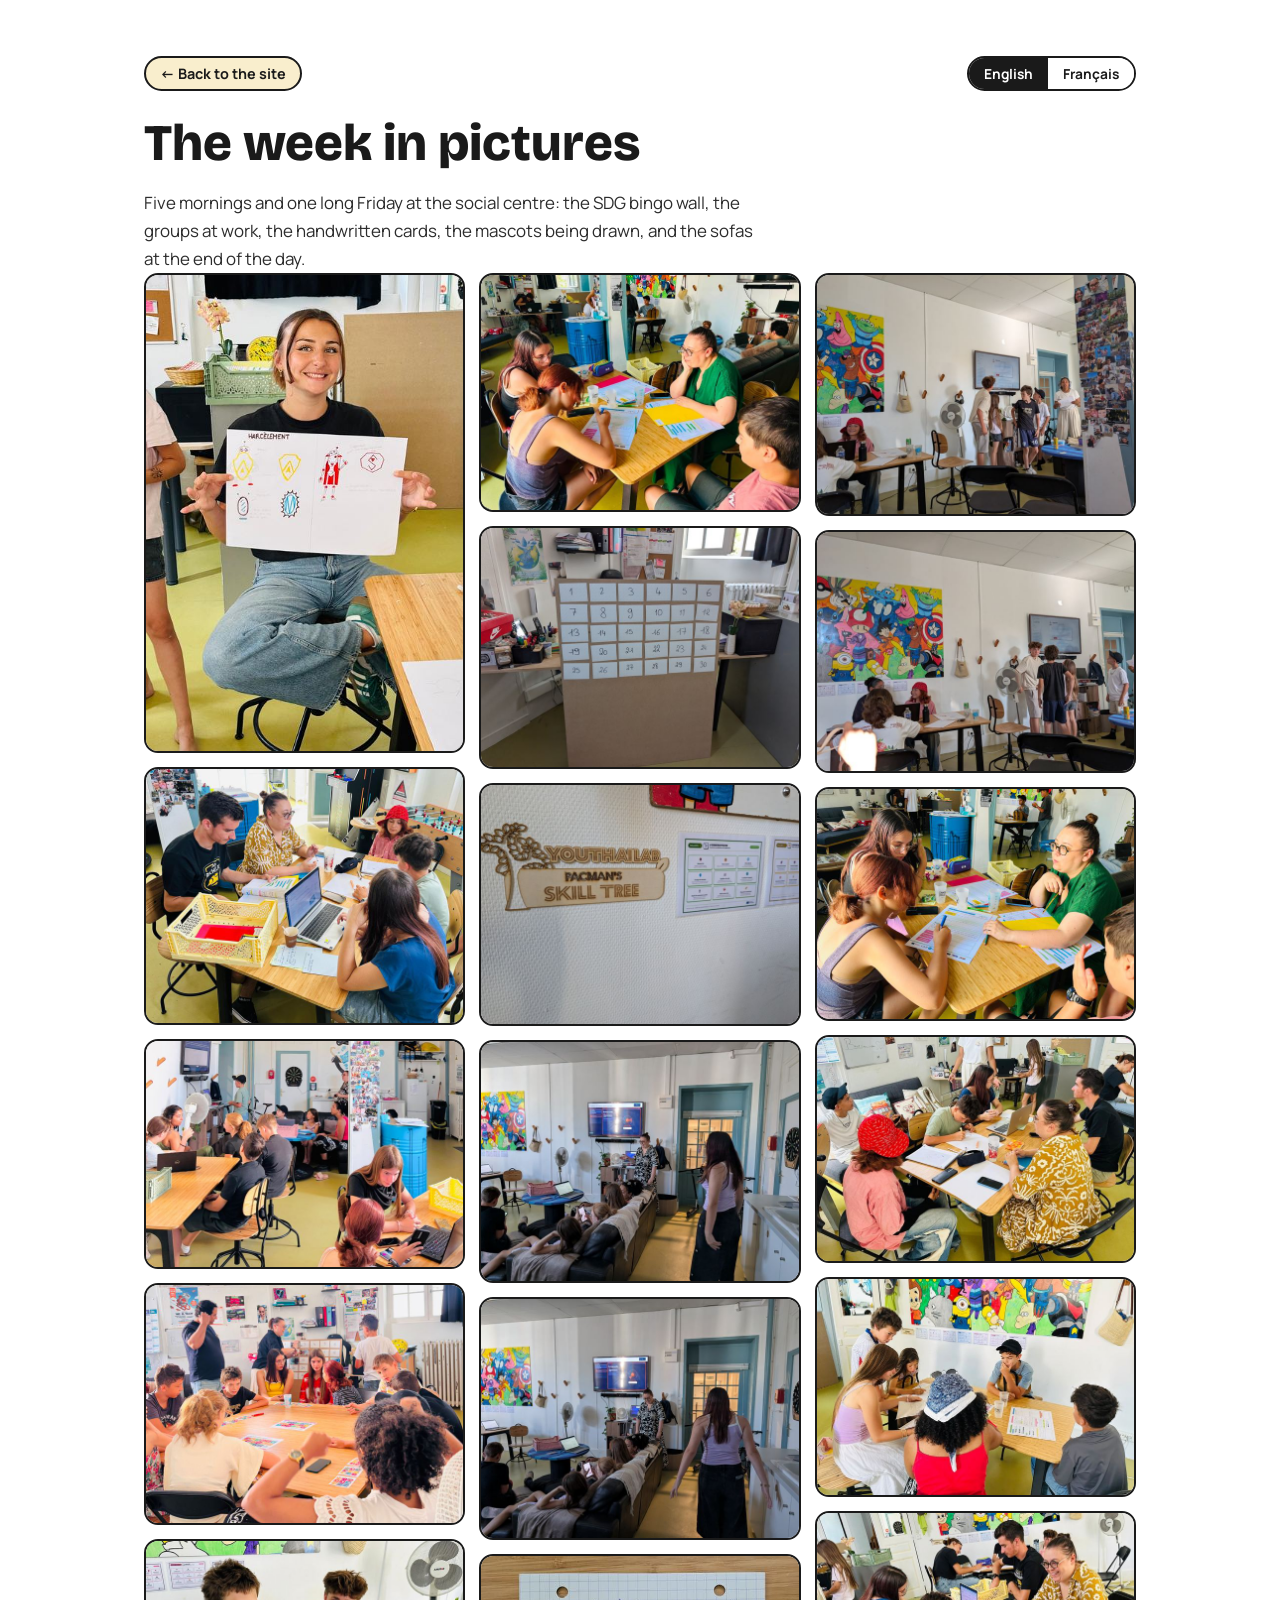
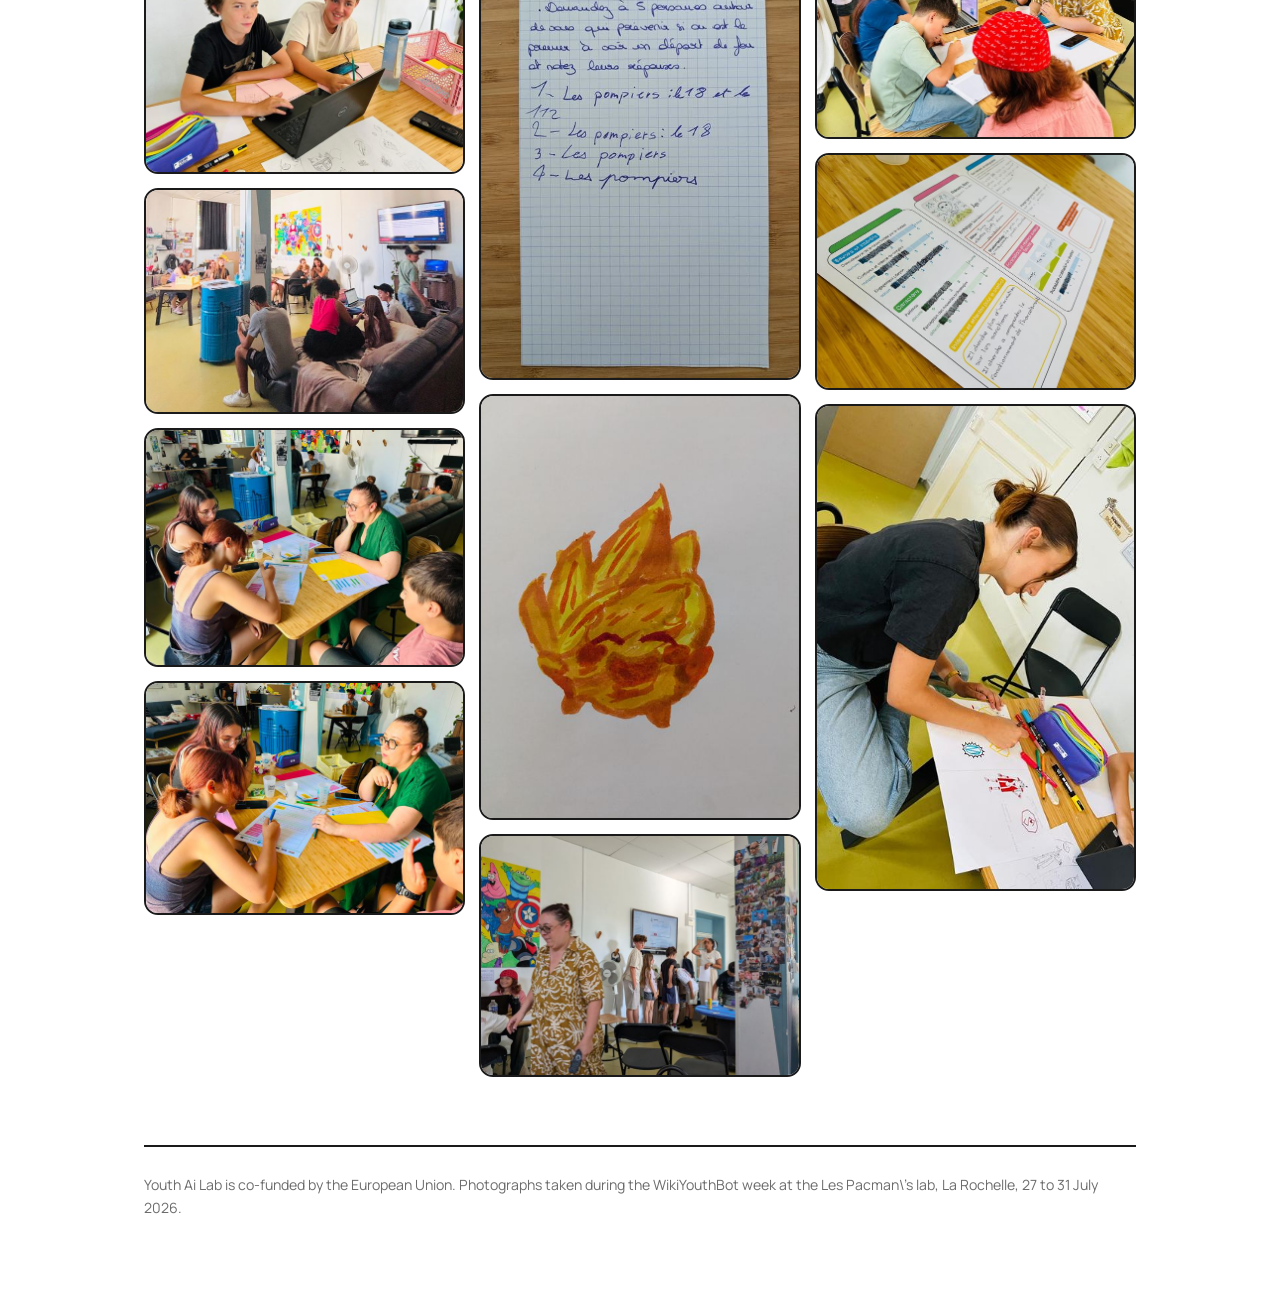
==== gallery/index.html @ b727b128 "Add the gallery of the week, 24 photographs with metadata stripped" ====
<!DOCTYPE html>
<html lang="en">
<head>
<meta charset="UTF-8">
<meta name="viewport" content="width=device-width, initial-scale=1">
<title>WikiYouthBot · the week in pictures</title>
<link rel="icon" href="../favicon.svg">
<link rel="stylesheet" href="../style.css">
<meta property="og:type" content="website">
<meta property="og:site_name" content="Youth Ai Lab">
<meta property="og:title" content="WikiYouthBot in La Rochelle, the week in pictures">
<meta property="og:image" content="https://youth-ai-lab.github.io/wikiyouthbot/og.png">
<meta name="twitter:card" content="summary_large_image">
<style>
  .back { display:inline-block; font-size:.9rem; font-weight:700; text-decoration:none; color:var(--ink);
          background:var(--yellow-soft); border:2px solid var(--ink); border-radius:999px; padding:6px 14px; }
  .topline { display:flex; flex-wrap:wrap; gap:12px; align-items:center; justify-content:space-between; margin-bottom:26px; }
  .shots { columns: 3 260px; column-gap: 14px; }
  .shot { display:block; width:100%; margin:0 0 14px; padding:0; border:2px solid var(--ink); border-radius:14px;
          overflow:hidden; background:#fff; cursor:zoom-in; break-inside:avoid; line-height:0; }
  .shot img { width:100%; height:auto; display:block; }
  .shot:hover { box-shadow:4px 4px 0 var(--ink); transform:translate(-2px,-2px); }
  .shot, .shot:hover { transition:transform .15s ease, box-shadow .15s ease; }
  dialog.viewer { border:0; padding:0; background:transparent; max-width:96vw; max-height:96vh; }
  dialog.viewer::backdrop { background:rgba(0,0,0,.86); }
  dialog.viewer img { max-width:96vw; max-height:88vh; display:block; border-radius:10px; }
  dialog.viewer .close { position:absolute; top:-6px; right:-6px; font:inherit; font-weight:700; border:2px solid var(--ink);
          background:#fff; border-radius:999px; padding:4px 12px; cursor:pointer; }
  .viewerwrap { position:relative; }
</style>
</head>
<body data-lang="en">
<div class="wrap">
  <div class="topline">
    <a class="back" href="../"><span lang="en">← Back to the site</span><span lang="fr">← Retour au site</span></a>
    <div class="langbar" role="group" aria-label="Language" style="margin-bottom:0">
      <button type="button" data-set="en" aria-pressed="true">English</button>
      <button type="button" data-set="fr" aria-pressed="false">Français</button>
    </div>
  </div>

  <h1>
    <span lang="en">The week in pictures</span>
    <span lang="fr">La semaine en images</span>
  </h1>
  <p class="lede">
    <span lang="en">Five mornings and one long Friday at the social centre: the SDG bingo wall, the groups at work, the handwritten cards, the mascots being drawn, and the sofas at the end of the day.</span>
    <span lang="fr">Cinq matinées et un long vendredi au centre social : le mur du bingo des ODD, les groupes au travail, les fiches manuscrites, les mascottes en cours de dessin, et les canapés en fin de journée.</span>
  </p>

  <div class="shots">
    <button class="shot" type="button" data-full="photos/wyb-01.jpg"><img src="thumbs/wyb-01.jpg" alt="" loading="lazy" width="640"></button>
    <button class="shot" type="button" data-full="photos/wyb-02.jpg"><img src="thumbs/wyb-02.jpg" alt="" loading="lazy" width="640"></button>
    <button class="shot" type="button" data-full="photos/wyb-03.jpg"><img src="thumbs/wyb-03.jpg" alt="" loading="lazy" width="640"></button>
    <button class="shot" type="button" data-full="photos/wyb-04.jpg"><img src="thumbs/wyb-04.jpg" alt="" loading="lazy" width="640"></button>
    <button class="shot" type="button" data-full="photos/wyb-05.jpg"><img src="thumbs/wyb-05.jpg" alt="" loading="lazy" width="640"></button>
    <button class="shot" type="button" data-full="photos/wyb-06.jpg"><img src="thumbs/wyb-06.jpg" alt="" loading="lazy" width="640"></button>
    <button class="shot" type="button" data-full="photos/wyb-07.jpg"><img src="thumbs/wyb-07.jpg" alt="" loading="lazy" width="640"></button>
    <button class="shot" type="button" data-full="photos/wyb-08.jpg"><img src="thumbs/wyb-08.jpg" alt="" loading="lazy" width="640"></button>
    <button class="shot" type="button" data-full="photos/wyb-09.jpg"><img src="thumbs/wyb-09.jpg" alt="" loading="lazy" width="640"></button>
    <button class="shot" type="button" data-full="photos/wyb-10.jpg"><img src="thumbs/wyb-10.jpg" alt="" loading="lazy" width="640"></button>
    <button class="shot" type="button" data-full="photos/wyb-11.jpg"><img src="thumbs/wyb-11.jpg" alt="" loading="lazy" width="640"></button>
    <button class="shot" type="button" data-full="photos/wyb-12.jpg"><img src="thumbs/wyb-12.jpg" alt="" loading="lazy" width="640"></button>
    <button class="shot" type="button" data-full="photos/wyb-13.jpg"><img src="thumbs/wyb-13.jpg" alt="" loading="lazy" width="640"></button>
    <button class="shot" type="button" data-full="photos/wyb-14.jpg"><img src="thumbs/wyb-14.jpg" alt="" loading="lazy" width="640"></button>
    <button class="shot" type="button" data-full="photos/wyb-15.jpg"><img src="thumbs/wyb-15.jpg" alt="" loading="lazy" width="640"></button>
    <button class="shot" type="button" data-full="photos/wyb-16.jpg"><img src="thumbs/wyb-16.jpg" alt="" loading="lazy" width="640"></button>
    <button class="shot" type="button" data-full="photos/wyb-17.jpg"><img src="thumbs/wyb-17.jpg" alt="" loading="lazy" width="640"></button>
    <button class="shot" type="button" data-full="photos/wyb-18.jpg"><img src="thumbs/wyb-18.jpg" alt="" loading="lazy" width="640"></button>
    <button class="shot" type="button" data-full="photos/wyb-19.jpg"><img src="thumbs/wyb-19.jpg" alt="" loading="lazy" width="640"></button>
    <button class="shot" type="button" data-full="photos/wyb-20.jpg"><img src="thumbs/wyb-20.jpg" alt="" loading="lazy" width="640"></button>
    <button class="shot" type="button" data-full="photos/wyb-21.jpg"><img src="thumbs/wyb-21.jpg" alt="" loading="lazy" width="640"></button>
    <button class="shot" type="button" data-full="photos/wyb-22.jpg"><img src="thumbs/wyb-22.jpg" alt="" loading="lazy" width="640"></button>
    <button class="shot" type="button" data-full="photos/wyb-23.jpg"><img src="thumbs/wyb-23.jpg" alt="" loading="lazy" width="640"></button>
    <button class="shot" type="button" data-full="photos/wyb-24.jpg"><img src="thumbs/wyb-24.jpg" alt="" loading="lazy" width="640"></button>
  </div>

  <footer>
    <p>
      <span lang="en">Youth Ai Lab is co-funded by the European Union. Photographs taken during the WikiYouthBot week at the Les Pacman\'s lab, La Rochelle, 27 to 31 July 2026.</span>
      <span lang="fr">Youth Ai Lab est cofinancé par l\'Union européenne. Photographies prises pendant la semaine WikiYouthBot au lab Les Pacman\'s, La Rochelle, du 27 au 31 juillet 2026.</span>
    </p>
  </footer>
</div>

<dialog class="viewer">
  <div class="viewerwrap">
    <button class="close" type="button" autofocus>✕</button>
    <img alt="">
  </div>
</dialog>

<script>
(function(){
  var boutons = document.querySelectorAll('.langbar button');
  function appliquer(l){
    document.body.dataset.lang = l;
    document.documentElement.lang = l;
    boutons.forEach(function(o){ o.setAttribute('aria-pressed', String(o.dataset.set === l)); });
  }
  boutons.forEach(function(b){
    b.addEventListener('click', function(){
      appliquer(b.dataset.set);
      try { localStorage.setItem('wyb-lang', b.dataset.set); } catch (e) {}
    });
  });
  var memo;
  try { memo = localStorage.getItem('wyb-lang'); } catch (e) {}
  if (memo === 'fr' || memo === 'en') { appliquer(memo); }

  var vue = document.querySelector('dialog.viewer');
  var img = vue.querySelector('img');
  document.querySelectorAll('.shot').forEach(function(b){
    b.addEventListener('click', function(){ img.src = b.dataset.full; vue.showModal(); });
  });
  vue.querySelector('.close').addEventListener('click', function(){ vue.close(); });
  vue.addEventListener('click', function(e){ if (e.target === vue) vue.close(); });
  vue.addEventListener('close', function(){ img.removeAttribute('src'); });
})();
</script>
</body>
</html>
---- style.css ----
@import url('https://fonts.googleapis.com/css2?family=Bricolage+Grotesque:wght@400;500;700;800&family=Manrope:wght@400;500;600;700&display=swap');

:root {
  --bg: #ffffff;
  --ink: #1a1a1a;
  --soft: #6c6c6c;
  --green-soft: #dbffcb;
  --pink-soft: #ffd9f2;
  --yellow-soft: #f9eecd;
  --orange-soft: #ffd5c1;
  --blue-soft: #cbecff;
}

* { box-sizing: border-box; margin: 0; padding: 0; }

html, body {
  background: var(--bg);
  font-family: 'Manrope', system-ui, sans-serif;
  color: var(--ink);
}

.wrap { max-width: 1040px; margin: 0 auto; padding: 56px 24px 80px; }

.langbar {
  display: inline-flex; border: 2px solid var(--ink); border-radius: 999px;
  overflow: hidden; margin-bottom: 26px;
}
.langbar button {
  font: inherit; font-size: .86rem; font-weight: 700; padding: 6px 15px;
  border: 0; background: #fff; color: var(--ink); cursor: pointer;
}
.langbar button[aria-pressed="true"] { background: var(--ink); color: #fff; }

body[data-lang="en"] [lang="fr"], body[data-lang="fr"] [lang="en"] { display: none; }

header { margin-bottom: 44px; }

.kicker {
  font-size: .82rem; letter-spacing: .14em; text-transform: uppercase;
  color: var(--soft); margin-bottom: 14px;
}

h1 {
  font-family: 'Bricolage Grotesque', system-ui, sans-serif;
  font-size: clamp(2.1rem, 5vw, 3.2rem); font-weight: 800;
  line-height: 1.05; margin-bottom: 18px;
}

.lede { font-size: 1.06rem; line-height: 1.65; max-width: 62ch; color: #2c2c2c; }
.lede + .lede { margin-top: 14px; }

h2 {
  font-family: 'Bricolage Grotesque', system-ui, sans-serif;
  font-size: 1.55rem; font-weight: 700; margin: 52px 0 6px;
}

.sub { color: var(--soft); font-size: .95rem; margin-bottom: 24px; max-width: 68ch; line-height: 1.6; }

.grid { display: grid; grid-template-columns: repeat(auto-fit, minmax(272px, 1fr)); gap: 20px; }

.card {
  display: block; text-decoration: none; color: inherit; background: #fff;
  border: 2px solid var(--ink); border-radius: 18px; padding: 22px;
  box-shadow: 5px 5px 0 var(--ink);
  transition: transform .15s ease, box-shadow .15s ease;
}
.card:hover { transform: translate(-2px, -2px); box-shadow: 7px 7px 0 var(--ink); }

.card .tag {
  display: inline-block; font-size: .72rem; font-weight: 700; letter-spacing: .08em;
  text-transform: uppercase; padding: 5px 11px; border-radius: 999px; margin-bottom: 13px;
}
.t-fire { background: var(--orange-soft); }
.t-bully { background: var(--blue-soft); }
.t-robot { background: var(--yellow-soft); }
.t-doc { background: var(--pink-soft); }
.t-kit { background: var(--green-soft); }

.card h3 {
  font-family: 'Bricolage Grotesque', system-ui, sans-serif;
  font-size: 1.24rem; font-weight: 700; margin-bottom: 8px;
}
.card p { font-size: .94rem; line-height: 1.6; color: #333; }
.card .note { display: block; margin-top: 10px; font-size: .84rem; color: var(--soft); }
.card .more { margin-top: 14px; display: block; font-weight: 700; font-size: .9rem; }

footer {
  margin-top: 68px; padding-top: 26px; border-top: 2px solid var(--ink);
  font-size: .88rem; color: var(--soft); line-height: 1.65;
}
footer p + p { margin-top: 8px; }
footer a { color: inherit; }

@media (max-width: 640px) { .wrap { padding: 36px 18px 60px; } }
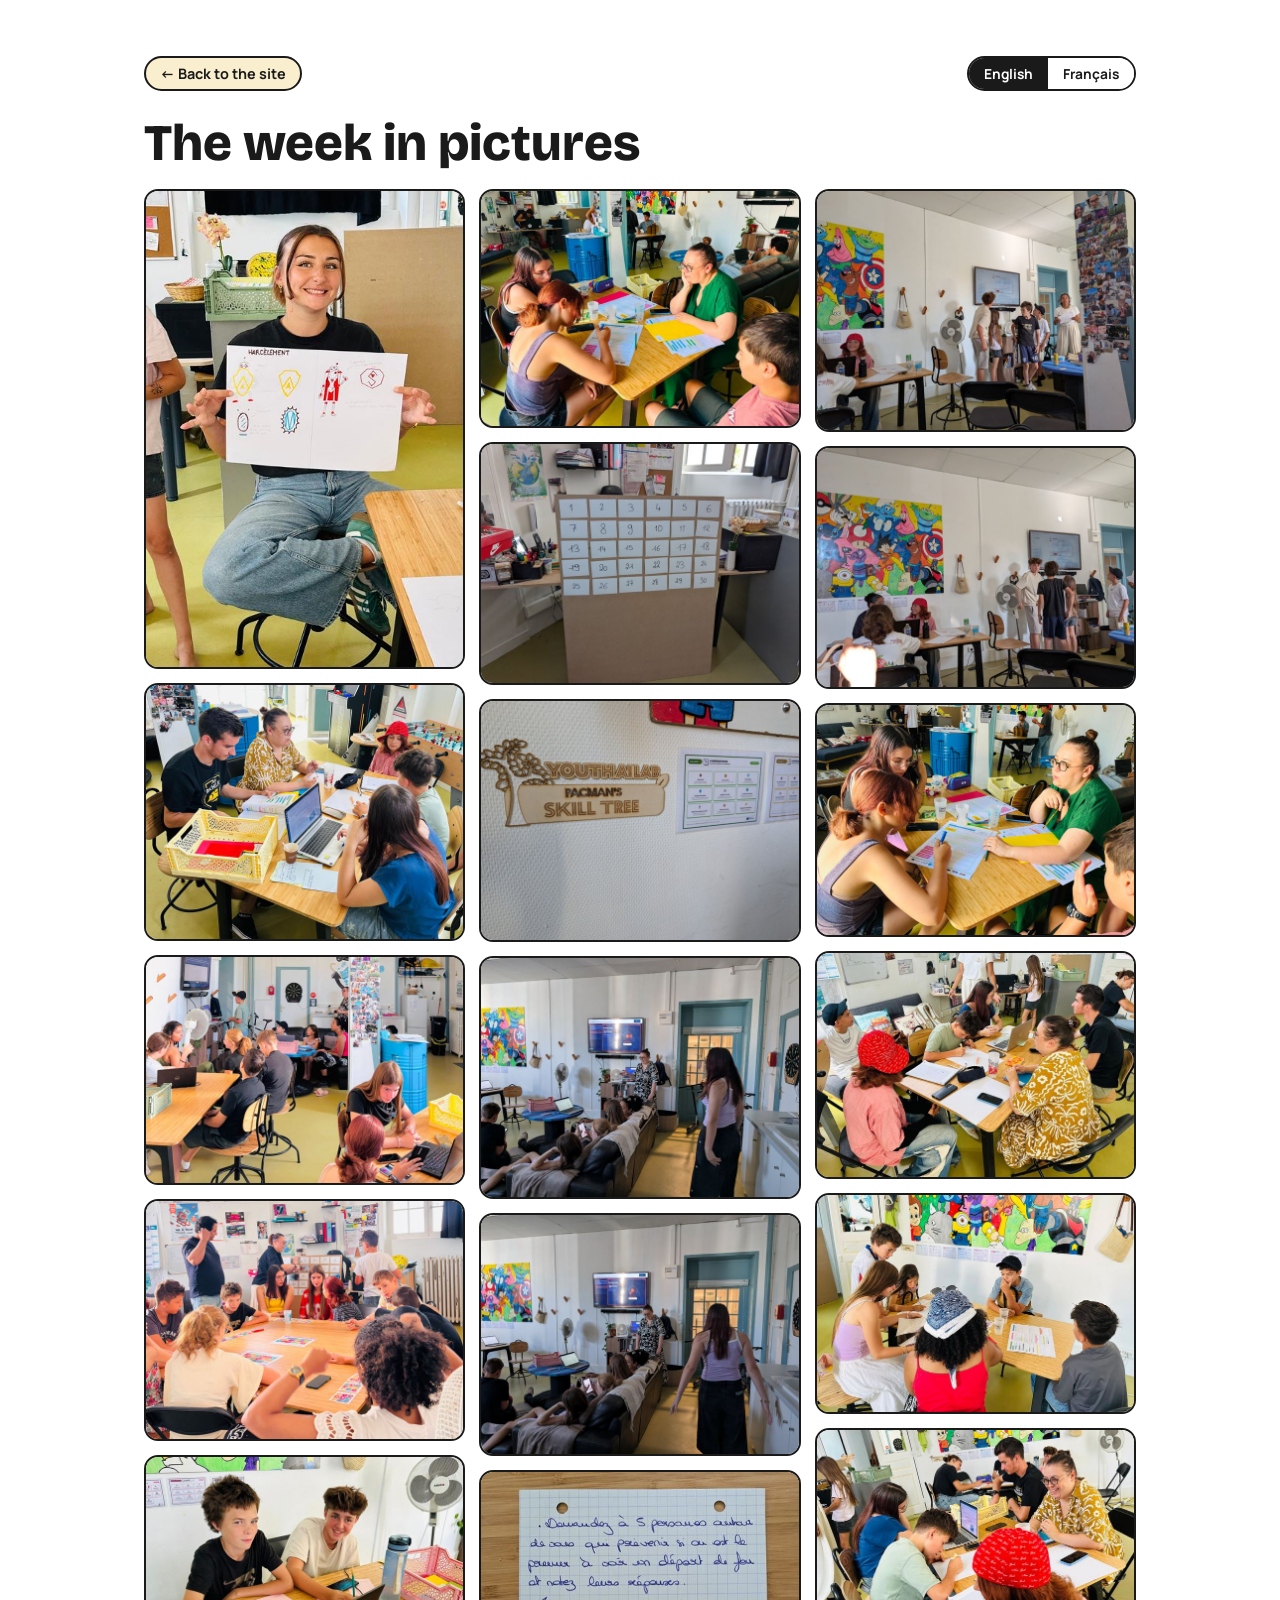
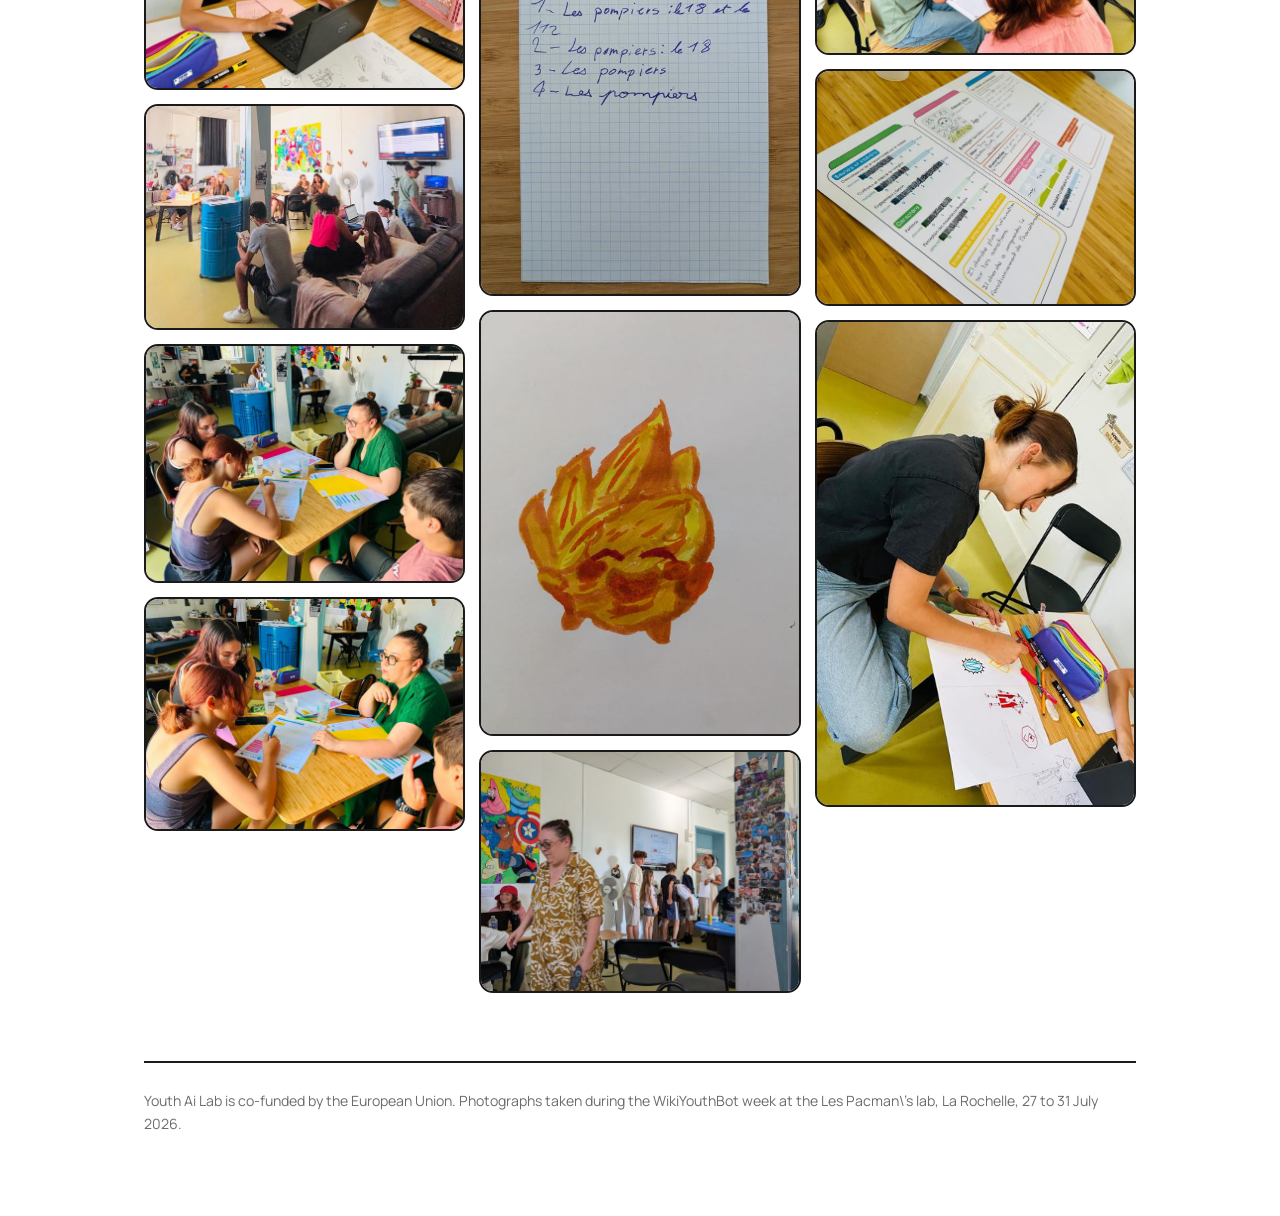
==== commit a545f6d1: "Gallery: drop the intro paragraph" ====
--- a/gallery/index.html
+++ b/gallery/index.html
@@ -43,10 +43,6 @@
     <span lang="en">The week in pictures</span>
     <span lang="fr">La semaine en images</span>
   </h1>
-  <p class="lede">
-    <span lang="en">Five mornings and one long Friday at the social centre: the SDG bingo wall, the groups at work, the handwritten cards, the mascots being drawn, and the sofas at the end of the day.</span>
-    <span lang="fr">Cinq matinées et un long vendredi au centre social : le mur du bingo des ODD, les groupes au travail, les fiches manuscrites, les mascottes en cours de dessin, et les canapés en fin de journée.</span>
-  </p>
 
   <div class="shots">
     <button class="shot" type="button" data-full="photos/wyb-01.jpg"><img src="thumbs/wyb-01.jpg" alt="" loading="lazy" width="640"></button>
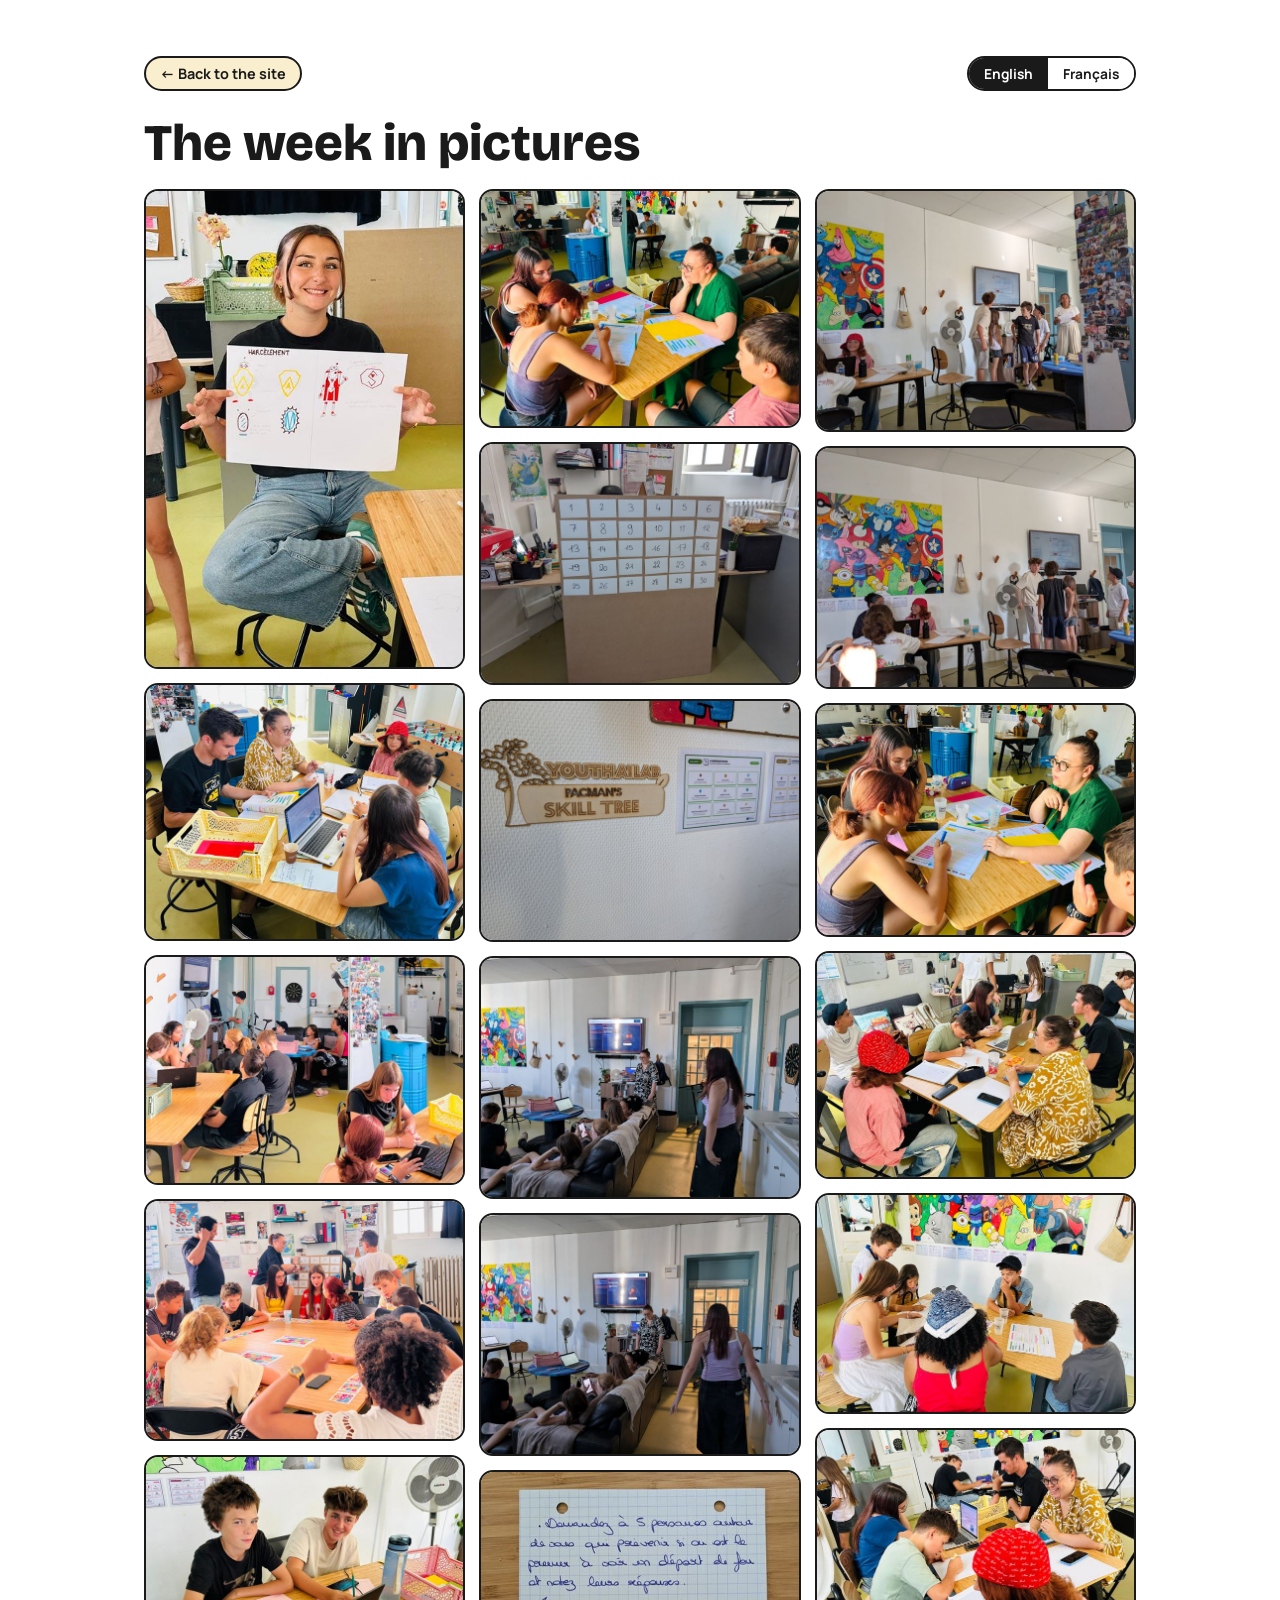
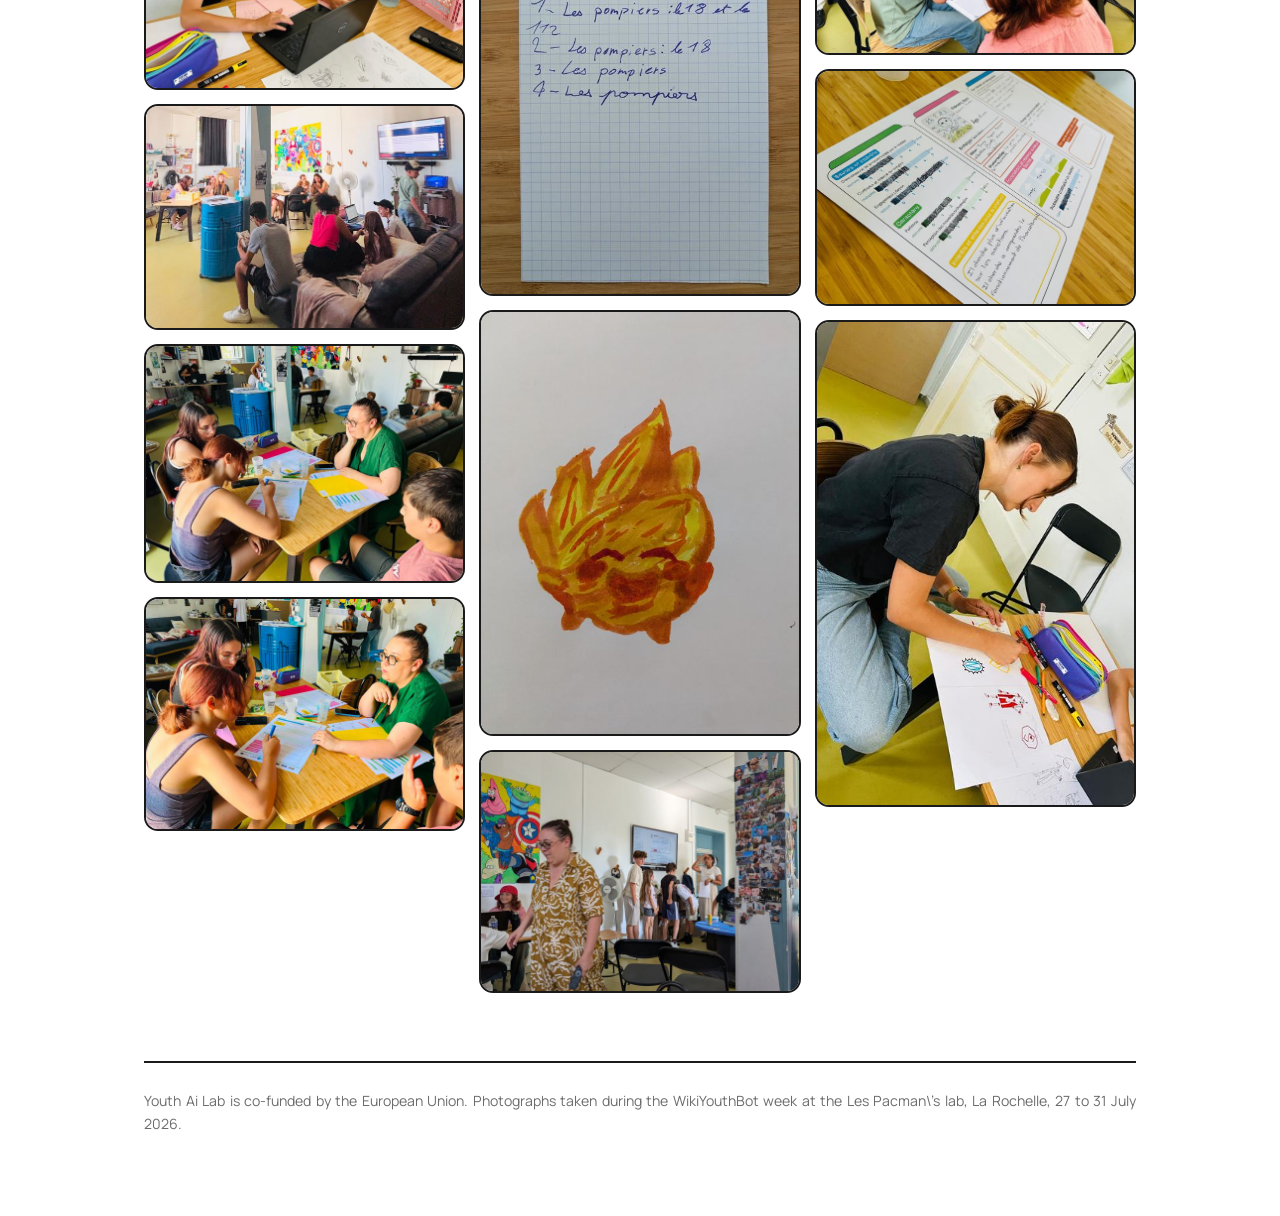
==== commit f53cadb4: "Add a back-to-top button and a centred lightbox for every image on the site" ====
--- a/gallery/index.html
+++ b/gallery/index.html
@@ -21,12 +21,6 @@
   .shot img { width:100%; height:auto; display:block; }
   .shot:hover { box-shadow:4px 4px 0 var(--ink); transform:translate(-2px,-2px); }
   .shot, .shot:hover { transition:transform .15s ease, box-shadow .15s ease; }
-  dialog.viewer { border:0; padding:0; background:transparent; max-width:96vw; max-height:96vh; }
-  dialog.viewer::backdrop { background:rgba(0,0,0,.86); }
-  dialog.viewer img { max-width:96vw; max-height:88vh; display:block; border-radius:10px; }
-  dialog.viewer .close { position:absolute; top:-6px; right:-6px; font:inherit; font-weight:700; border:2px solid var(--ink);
-          background:#fff; border-radius:999px; padding:4px 12px; cursor:pointer; }
-  .viewerwrap { position:relative; }
 </style>
 </head>
 <body data-lang="en">
@@ -79,10 +73,20 @@
   </footer>
 </div>
 
-<dialog class="viewer">
-  <div class="viewerwrap">
-    <button class="close" type="button" autofocus>✕</button>
+<button class="haut" type="button">
+  <span class="horstexte" lang="en">Back to top</span>
+  <span class="horstexte" lang="fr">Haut de page</span>
+  <span aria-hidden="true">↑</span>
+</button>
+
+<dialog class="visionneuse">
+  <div class="cadre">
     <img alt="">
+    <button class="fermer" type="button" autofocus>
+      <span class="horstexte" lang="en">Close</span>
+      <span class="horstexte" lang="fr">Fermer</span>
+      <span aria-hidden="true">✕</span>
+    </button>
   </div>
 </dialog>
 
@@ -104,14 +108,32 @@
   try { memo = localStorage.getItem('wyb-lang'); } catch (e) {}
   if (memo === 'fr' || memo === 'en') { appliquer(memo); }
 
-  var vue = document.querySelector('dialog.viewer');
-  var img = vue.querySelector('img');
-  document.querySelectorAll('.shot').forEach(function(b){
-    b.addEventListener('click', function(){ img.src = b.dataset.full; vue.showModal(); });
-  });
-  vue.querySelector('.close').addEventListener('click', function(){ vue.close(); });
-  vue.addEventListener('click', function(e){ if (e.target === vue) vue.close(); });
-  vue.addEventListener('close', function(){ img.removeAttribute('src'); });
+  var haut = document.querySelector('.haut');
+  if (haut) {
+    var basculer = function(){ haut.classList.toggle('visible', window.scrollY > 400); };
+    window.addEventListener('scroll', basculer, {passive:true});
+    basculer();
+    haut.addEventListener('click', function(){ window.scrollTo({top:0, behavior:'smooth'}); });
+  }
+
+
+
+  var visionneuse = document.querySelector('dialog.visionneuse');
+  if (visionneuse) {
+    var grande = visionneuse.querySelector('img');
+    document.querySelectorAll('a.vignette, button.shot').forEach(function(el){
+      el.addEventListener('click', function(e){
+        e.preventDefault();
+        grande.src = el.dataset.full || el.getAttribute('href');
+        var img = el.querySelector('img');
+        grande.alt = img ? img.alt : '';
+        visionneuse.showModal();
+      });
+    });
+    visionneuse.querySelector('.fermer').addEventListener('click', function(){ visionneuse.close(); });
+    visionneuse.addEventListener('click', function(e){ if (e.target === visionneuse) visionneuse.close(); });
+    visionneuse.addEventListener('close', function(){ grande.removeAttribute('src'); });
+  }
 })();
 </script>
 </body>
--- a/style.css
+++ b/style.css
@@ -46,7 +46,8 @@
   line-height: 1.05; margin-bottom: 18px;
 }
 
-.lede { font-size: 1.06rem; line-height: 1.65; max-width: 62ch; color: #2c2c2c; }
+.lede { font-size: 1.06rem; line-height: 1.65; max-width: 62ch; color: #2c2c2c;
+        text-align: justify; text-justify: inter-word; hyphens: auto; }
 .lede + .lede { margin-top: 14px; }
 
 h2 {
@@ -54,12 +55,16 @@
   font-size: 1.55rem; font-weight: 700; margin: 52px 0 6px;
 }
 
-.sub { color: var(--soft); font-size: .95rem; margin-bottom: 24px; max-width: 68ch; line-height: 1.6; }
+.sub { color: var(--soft); font-size: .95rem; margin-bottom: 24px; max-width: 68ch; line-height: 1.6;
+       text-align: justify; text-justify: inter-word; hyphens: auto; }
 
-.grid { display: grid; grid-template-columns: repeat(auto-fit, minmax(272px, 1fr)); gap: 20px; }
+.grid { display: grid; grid-template-columns: repeat(3, minmax(0, 1fr)); gap: 20px; align-items: stretch; }
+@media (max-width: 900px) { .grid { grid-template-columns: repeat(2, minmax(0, 1fr)); } }
+@media (max-width: 620px) { .grid { grid-template-columns: 1fr; } }
 
 .card {
-  display: block; text-decoration: none; color: inherit; background: #fff;
+  display: flex; flex-direction: column; height: 100%;
+  text-decoration: none; color: inherit; background: #fff;
   border: 2px solid var(--ink); border-radius: 18px; padding: 22px;
   box-shadow: 5px 5px 0 var(--ink);
   transition: transform .15s ease, box-shadow .15s ease;
@@ -80,15 +85,44 @@
   font-family: 'Bricolage Grotesque', system-ui, sans-serif;
   font-size: 1.24rem; font-weight: 700; margin-bottom: 8px;
 }
-.card p { font-size: .94rem; line-height: 1.6; color: #333; }
+.card p { font-size: .94rem; line-height: 1.6; color: #333;
+          text-align: justify; text-justify: inter-word; hyphens: auto; }
 .card .note { display: block; margin-top: 10px; font-size: .84rem; color: var(--soft); }
-.card .more { margin-top: 14px; display: block; font-weight: 700; font-size: .9rem; }
+.card .more { margin-top: auto; padding-top: 14px; display: block; font-weight: 700; font-size: .9rem; }
 
 footer {
   margin-top: 68px; padding-top: 26px; border-top: 2px solid var(--ink);
   font-size: .88rem; color: var(--soft); line-height: 1.65;
+  text-align: justify; text-justify: inter-word; hyphens: auto;
 }
 footer p + p { margin-top: 8px; }
 footer a { color: inherit; }
 
 @media (max-width: 640px) { .wrap { padding: 36px 18px 60px; } }
+
+.haut {
+  position: fixed; right: 20px; bottom: 20px; z-index: 50;
+  width: 46px; height: 46px; border-radius: 999px; cursor: pointer;
+  border: 2px solid var(--ink); background: #fff; color: var(--ink);
+  font: 700 1.15rem/1 'Manrope', system-ui, sans-serif;
+  box-shadow: 3px 3px 0 var(--ink);
+  opacity: 0; visibility: hidden; transform: translateY(8px);
+  transition: opacity .18s ease, transform .18s ease, visibility .18s;
+}
+.haut.visible { opacity: 1; visibility: visible; transform: none; }
+.haut:hover { box-shadow: 5px 5px 0 var(--ink); transform: translate(-2px, -2px); }
+.horstexte {
+  position: absolute; width: 1px; height: 1px; padding: 0; margin: -1px;
+  overflow: hidden; clip: rect(0 0 0 0); white-space: nowrap; border: 0;
+}
+@media (max-width: 620px) { .haut { right: 14px; bottom: 14px; } }
+
+dialog.visionneuse { border:0; padding:0; background:transparent; max-width:100vw; max-height:100vh; }
+dialog.visionneuse::backdrop { background:rgba(0,0,0,.88); }
+dialog.visionneuse .cadre { position:relative; line-height:0; }
+dialog.visionneuse img { max-width:92vw; max-height:86vh; width:auto; height:auto; display:block; border-radius:12px; background:#fff; }
+dialog.visionneuse .fermer {
+  position:absolute; top:10px; right:10px; width:42px; height:42px; border-radius:999px; cursor:pointer;
+  border:2px solid #1a1a1a; background:#fff; color:#1a1a1a; font:700 1.05rem/1 system-ui, sans-serif;
+}
+dialog.visionneuse .fermer:hover { background:#f2f2f2; }
